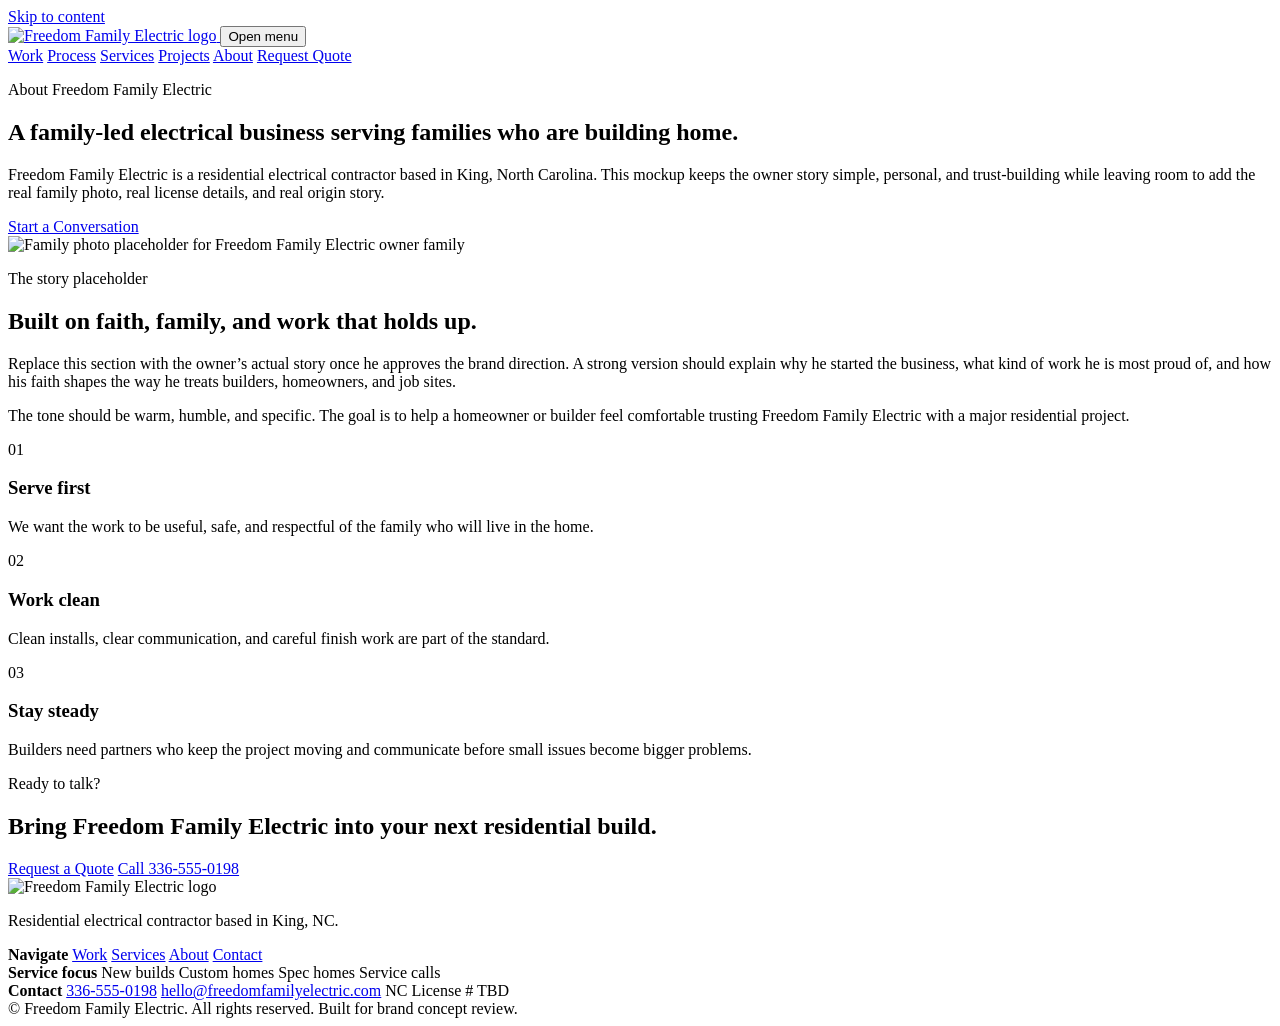
==== about.html @ 03f7607b "Add files via upload" ====
<!doctype html>
<html lang="en">
<head>
  <meta charset="utf-8">
  <meta name="viewport" content="width=device-width, initial-scale=1">
  <title>About Freedom Family Electric | King, NC Electrician</title>
  <meta name="description" content="Meet the family behind Freedom Family Electric, a King, NC electrical contractor serving builders and homeowners with steady, honest residential electrical work.">
  <meta name="theme-color" content="#344236">
  <link rel="icon" href="assets/img/favicon.svg" type="image/svg+xml">
  <link rel="stylesheet" href="assets/css/styles.css">
</head>
<body>
  <a class="skip-link" href="#main">Skip to content</a>

  <header class="site-header" data-header>
    <div class="container header-inner">
      <a class="brand" href="index.html" aria-label="Freedom Family Electric home">
        <img src="assets/img/logo-ffe.svg" alt="Freedom Family Electric logo" width="212" height="58">
      </a>
      <button class="nav-toggle" type="button" aria-expanded="false" aria-controls="site-nav" data-nav-toggle>
        <span class="sr-only">Open menu</span>
        <span></span>
        <span></span>
        <span></span>
      </button>
      <nav class="site-nav" id="site-nav" aria-label="Main navigation" data-nav>
        <a href="index.html#work">Work</a>
        <a href="index.html#process">Process</a>
        <a href="index.html#services">Services</a>
        <a href="index.html#projects">Projects</a>
        <a href="about.html" aria-current="page">About</a>
        <a class="nav-cta" href="index.html#contact">Request Quote</a>
      </nav>
    </div>
  </header>

  <main id="main">
    <section class="page-hero section-pad">
      <div class="container two-col align-center">
        <div class="section-heading reveal">
          <p class="eyebrow">About Freedom Family Electric</p>
          <h1>A family-led electrical business serving families who are building home.</h1>
          <p>Freedom Family Electric is a residential electrical contractor based in King, North Carolina. This mockup keeps the owner story simple, personal, and trust-building while leaving room to add the real family photo, real license details, and real origin story.</p>
          <a class="button primary" href="index.html#contact">Start a Conversation</a>
        </div>
        <div class="about-photo reveal delay-1">
          <img src="assets/img/family-photo-placeholder.svg" alt="Family photo placeholder for Freedom Family Electric owner family" width="720" height="560">
        </div>
      </div>
    </section>

    <section class="section-pad muted">
      <div class="container two-col">
        <div class="section-heading reveal">
          <p class="eyebrow">The story placeholder</p>
          <h2>Built on faith, family, and work that holds up.</h2>
        </div>
        <div class="body-copy reveal delay-1">
          <p>Replace this section with the owner’s actual story once he approves the brand direction. A strong version should explain why he started the business, what kind of work he is most proud of, and how his faith shapes the way he treats builders, homeowners, and job sites.</p>
          <p>The tone should be warm, humble, and specific. The goal is to help a homeowner or builder feel comfortable trusting Freedom Family Electric with a major residential project.</p>
        </div>
      </div>
    </section>

    <section class="section-pad">
      <div class="container values-list">
        <article class="process-step reveal">
          <span>01</span>
          <h3>Serve first</h3>
          <p>We want the work to be useful, safe, and respectful of the family who will live in the home.</p>
        </article>
        <article class="process-step reveal delay-1">
          <span>02</span>
          <h3>Work clean</h3>
          <p>Clean installs, clear communication, and careful finish work are part of the standard.</p>
        </article>
        <article class="process-step reveal delay-2">
          <span>03</span>
          <h3>Stay steady</h3>
          <p>Builders need partners who keep the project moving and communicate before small issues become bigger problems.</p>
        </article>
      </div>
    </section>

    <section class="section-pad contact-cta">
      <div class="container cta-box reveal">
        <p class="eyebrow">Ready to talk?</p>
        <h2>Bring Freedom Family Electric into your next residential build.</h2>
        <div class="hero-actions centered-actions">
          <a class="button primary" href="index.html#contact">Request a Quote</a>
          <a class="button secondary" href="tel:+13365550198">Call 336-555-0198</a>
        </div>
      </div>
    </section>
  </main>

  <footer class="site-footer">
    <div class="container footer-grid">
      <div>
        <img src="assets/img/logo-ffe.svg" alt="Freedom Family Electric logo" width="188" height="52">
        <p>Residential electrical contractor based in King, NC.</p>
      </div>
      <div>
        <strong>Navigate</strong>
        <a href="index.html#work">Work</a>
        <a href="index.html#services">Services</a>
        <a href="about.html">About</a>
        <a href="index.html#contact">Contact</a>
      </div>
      <div>
        <strong>Service focus</strong>
        <span>New builds</span>
        <span>Custom homes</span>
        <span>Spec homes</span>
        <span>Service calls</span>
      </div>
      <div>
        <strong>Contact</strong>
        <a href="tel:+13365550198">336-555-0198</a>
        <a href="mailto:hello@freedomfamilyelectric.com">hello@freedomfamilyelectric.com</a>
        <span>NC License # TBD</span>
      </div>
    </div>
    <div class="container footer-bottom">
      <span>&copy; <span data-year></span> Freedom Family Electric. All rights reserved.</span>
      <span>Built for brand concept review.</span>
    </div>
  </footer>

  <script src="assets/js/main.js"></script>
</body>
</html>
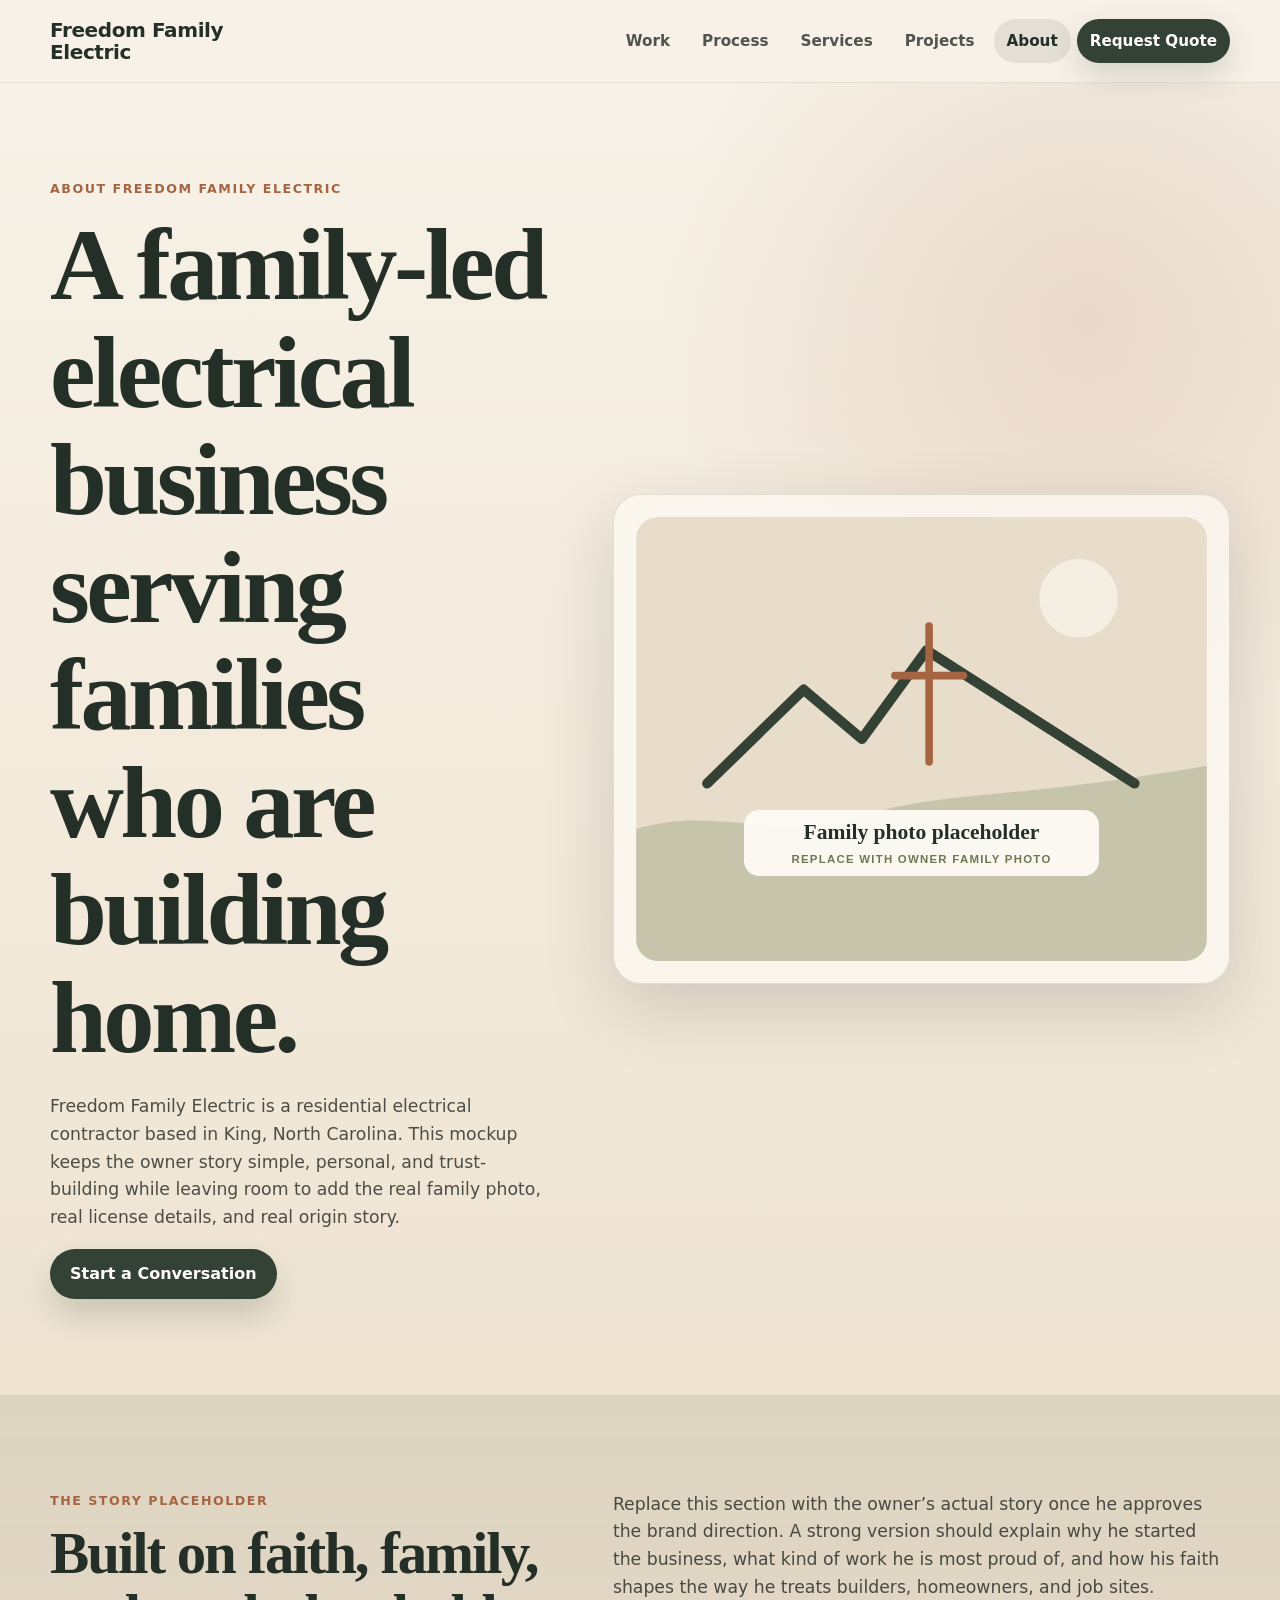
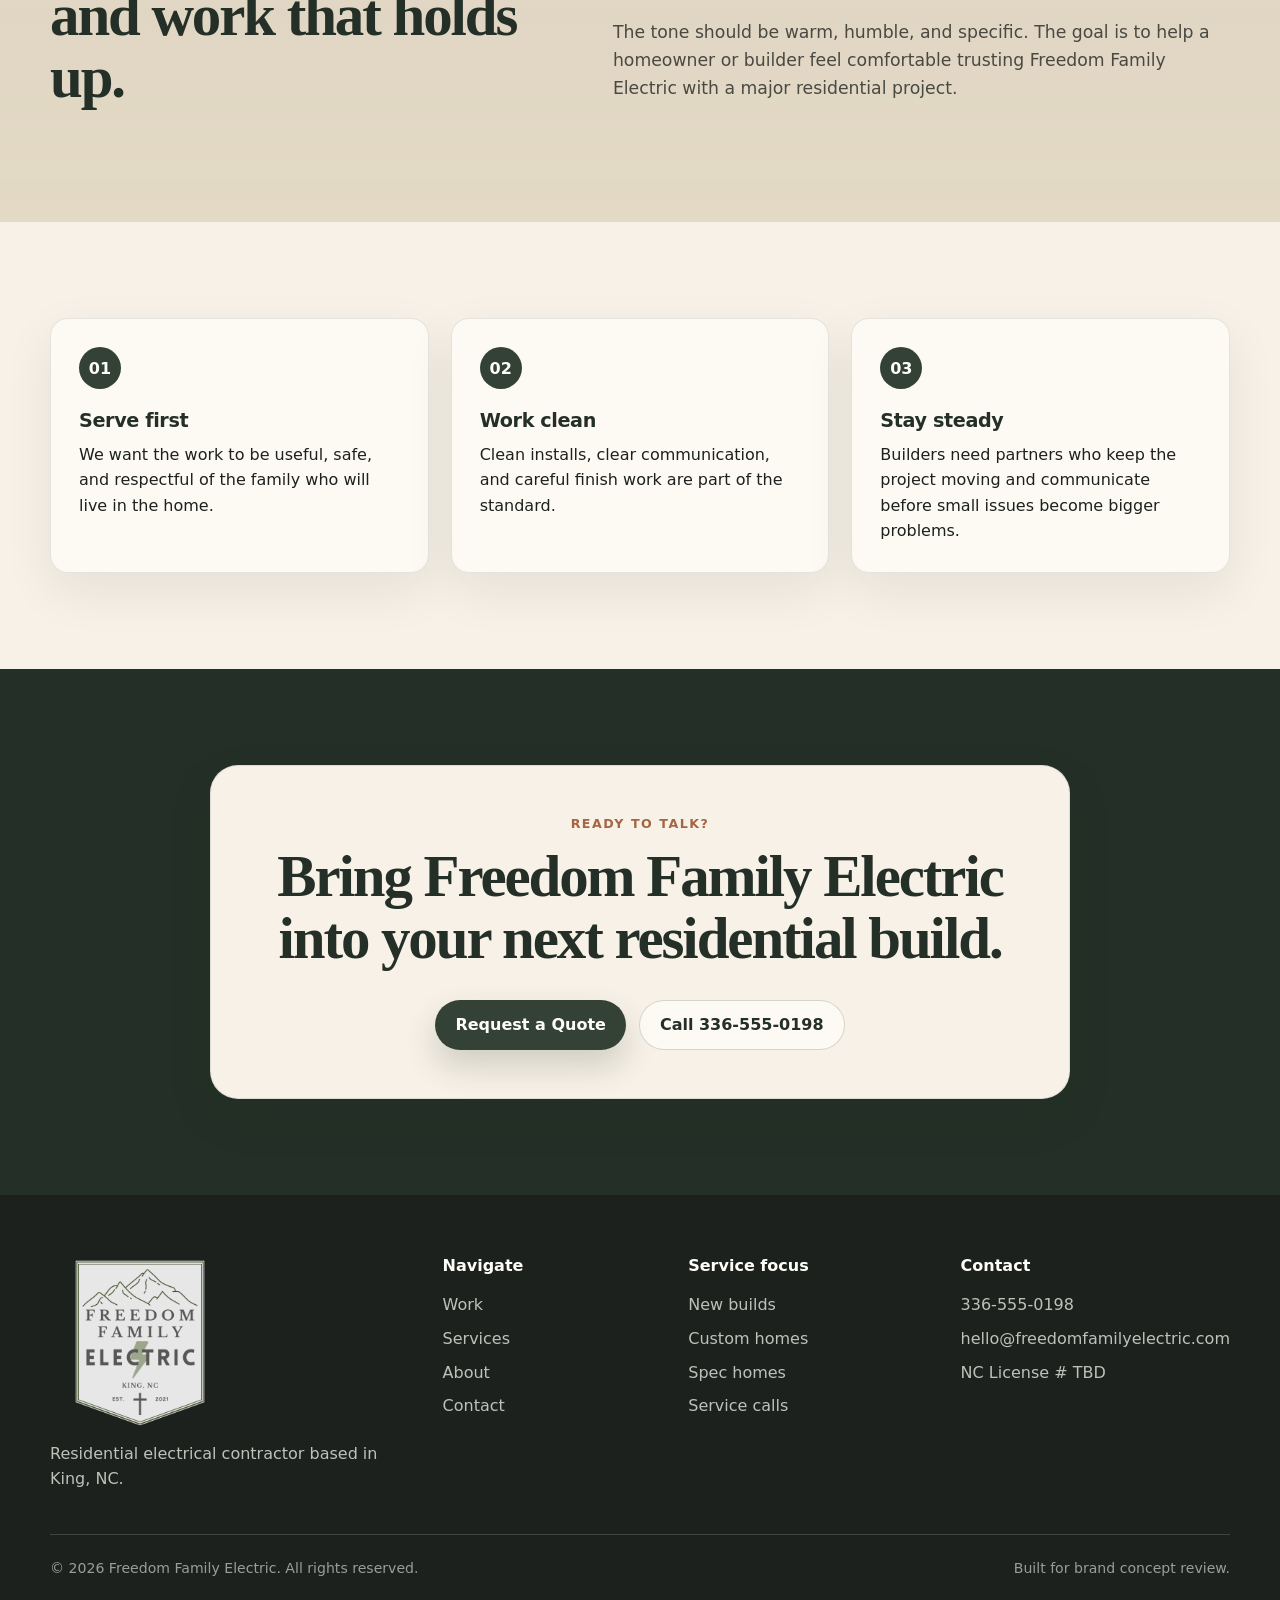
==== commit e5e23451: "Initial site build with brand assets, real project photos, and family section - Single-page homepage" ====
--- a/about.html
+++ b/about.html
@@ -15,7 +15,7 @@
   <header class="site-header" data-header>
     <div class="container header-inner">
       <a class="brand" href="index.html" aria-label="Freedom Family Electric home">
-        <img src="assets/img/logo-ffe.svg" alt="Freedom Family Electric logo" width="212" height="58">
+        <span class="brand-text">Freedom Family Electric</span>
       </a>
       <button class="nav-toggle" type="button" aria-expanded="false" aria-controls="site-nav" data-nav-toggle>
         <span class="sr-only">Open menu</span>
@@ -96,8 +96,8 @@
 
   <footer class="site-footer">
     <div class="container footer-grid">
-      <div>
-        <img src="assets/img/logo-ffe.svg" alt="Freedom Family Electric logo" width="188" height="52">
+      <div class="footer-brand">
+        <img src="assets/img/FFE-Logo-1.png" alt="Freedom Family Electric logo" width="180" height="180">
         <p>Residential electrical contractor based in King, NC.</p>
       </div>
       <div>
--- a/assets/css/styles.css
+++ b/assets/css/styles.css
@@ -0,0 +1,962 @@
+:root {
+  --pine: #344236;
+  --deep-pine: #243027;
+  --moss: #6e7751;
+  --sage: #a8ae91;
+  --clay: #a56543;
+  --sand: #e8ddca;
+  --cream: #f7f1e7;
+  --stone: #c9c0ae;
+  --charcoal: #1d211d;
+  --white: #fffdf8;
+  --shadow: 0 24px 70px rgba(29, 33, 29, 0.16);
+  --radius-lg: 28px;
+  --radius-md: 18px;
+  --radius-sm: 12px;
+  --container: 1180px;
+  --font-body: Inter, ui-sans-serif, system-ui, -apple-system, BlinkMacSystemFont, "Segoe UI", sans-serif;
+  --font-display: Georgia, "Times New Roman", serif;
+}
+
+* {
+  box-sizing: border-box;
+}
+
+html {
+  scroll-behavior: smooth;
+}
+
+body {
+  margin: 0;
+  background: var(--cream);
+  color: var(--charcoal);
+  font-family: var(--font-body);
+  line-height: 1.6;
+  -webkit-font-smoothing: antialiased;
+}
+
+body.nav-open {
+  overflow: hidden;
+}
+
+img,
+svg {
+  display: block;
+  max-width: 100%;
+}
+
+a {
+  color: inherit;
+  text-decoration: none;
+}
+
+p,
+h1,
+h2,
+h3 {
+  margin-top: 0;
+}
+
+p:last-child {
+  margin-bottom: 0;
+}
+
+button,
+input,
+textarea,
+select {
+  font: inherit;
+}
+
+.container {
+  width: min(var(--container), calc(100% - 40px));
+  margin-inline: auto;
+}
+
+.section-pad {
+  padding: 96px 0;
+}
+
+.skip-link {
+  position: absolute;
+  left: 20px;
+  top: -60px;
+  z-index: 1000;
+  background: var(--charcoal);
+  color: var(--white);
+  padding: 10px 14px;
+  border-radius: 10px;
+}
+
+.skip-link:focus {
+  top: 20px;
+}
+
+.sr-only {
+  position: absolute;
+  width: 1px;
+  height: 1px;
+  padding: 0;
+  margin: -1px;
+  overflow: hidden;
+  clip: rect(0, 0, 0, 0);
+  white-space: nowrap;
+  border: 0;
+}
+
+.site-header {
+  position: sticky;
+  top: 0;
+  z-index: 100;
+  background: rgba(247, 241, 231, 0.88);
+  border-bottom: 1px solid rgba(52, 66, 54, 0.1);
+  backdrop-filter: blur(18px);
+  transition: box-shadow 180ms ease, background 180ms ease;
+}
+
+.site-header.is-scrolled {
+  background: rgba(247, 241, 231, 0.96);
+  box-shadow: 0 10px 30px rgba(29, 33, 29, 0.08);
+}
+
+.header-inner {
+  min-height: 82px;
+  display: flex;
+  align-items: center;
+  justify-content: space-between;
+  gap: 32px;
+}
+
+.brand {
+  flex: 0 0 auto;
+  display: inline-flex;
+  align-items: center;
+  gap: 14px;
+}
+
+.brand-text {
+  display: grid;
+  max-width: 180px;
+  color: var(--deep-pine);
+  font-size: 1.25rem;
+  font-weight: 800;
+  line-height: 1.1;
+  letter-spacing: -0.02em;
+}
+
+.site-nav {
+  display: flex;
+  align-items: center;
+  gap: 6px;
+}
+
+.site-nav a {
+  padding: 10px 13px;
+  border-radius: 999px;
+  color: rgba(29, 33, 29, 0.76);
+  font-size: 0.95rem;
+  font-weight: 650;
+}
+
+.site-nav a:hover,
+.site-nav a:focus-visible,
+.site-nav a[aria-current="page"] {
+  background: rgba(52, 66, 54, 0.1);
+  color: var(--deep-pine);
+  outline: none;
+}
+
+.site-nav .nav-cta {
+  background: var(--pine);
+  color: var(--white);
+  box-shadow: 0 12px 30px rgba(52, 66, 54, 0.18);
+}
+
+.site-nav .nav-cta:hover,
+.site-nav .nav-cta:focus-visible {
+  background: var(--deep-pine);
+  color: var(--white);
+}
+
+.nav-toggle {
+  display: none;
+  width: 46px;
+  height: 46px;
+  border: 1px solid rgba(52, 66, 54, 0.22);
+  background: rgba(255, 253, 248, 0.78);
+  border-radius: 14px;
+  padding: 11px;
+  cursor: pointer;
+}
+
+.nav-toggle span:not(.sr-only) {
+  display: block;
+  height: 2px;
+  background: var(--pine);
+  margin: 5px 0;
+  border-radius: 2px;
+}
+
+.hero {
+  position: relative;
+  overflow: hidden;
+  background:
+    radial-gradient(circle at 12% 18%, rgba(168, 174, 145, 0.36), transparent 26%),
+    radial-gradient(circle at 88% 12%, rgba(165, 101, 67, 0.16), transparent 28%),
+    linear-gradient(180deg, var(--cream) 0%, #efe4d2 100%);
+}
+
+.hero::before {
+  content: "";
+  position: absolute;
+  inset: auto 0 0 0;
+  height: 130px;
+  background: linear-gradient(0deg, rgba(52, 66, 54, 0.08), transparent);
+  pointer-events: none;
+}
+
+.hero-grid {
+  display: grid;
+  grid-template-columns: 1fr 0.85fr;
+  gap: 56px;
+  align-items: center;
+  min-height: calc(100svh - 170px);
+}
+
+.hero-logo {
+  display: flex;
+  align-items: flex-start;
+  justify-content: flex-end;
+  padding-top: 0;
+  margin-top: -40px;
+}
+
+.hero-logo img {
+  width: min(100%, 440px);
+  height: auto;
+}
+
+.eyebrow {
+  margin-bottom: 12px;
+  color: var(--clay);
+  font-size: 0.79rem;
+  font-weight: 800;
+  letter-spacing: 0.12em;
+  text-transform: uppercase;
+}
+
+h1,
+h2,
+h3 {
+  color: var(--deep-pine);
+  line-height: 1.05;
+}
+
+h1,
+h2 {
+  font-family: var(--font-display);
+  font-weight: 700;
+  letter-spacing: -0.035em;
+}
+
+h1 {
+  max-width: 720px;
+  margin-bottom: 22px;
+  font-size: clamp(3.4rem, 8vw, 6.9rem);
+}
+
+h2 {
+  margin-bottom: 18px;
+  font-size: clamp(2.4rem, 4.6vw, 4.6rem);
+}
+
+h3 {
+  margin-bottom: 10px;
+  font-size: 1.2rem;
+  letter-spacing: -0.02em;
+}
+
+.hero-lede,
+.section-heading > p:not(.eyebrow),
+.body-copy p,
+.contact-copy > p,
+.cta-box p:not(.eyebrow) {
+  color: rgba(29, 33, 29, 0.78);
+  font-size: 1.08rem;
+}
+
+.hero-actions {
+  display: flex;
+  flex-wrap: wrap;
+  gap: 13px;
+  margin-top: 30px;
+}
+
+.centered-actions {
+  justify-content: center;
+}
+
+.button {
+  display: inline-flex;
+  align-items: center;
+  justify-content: center;
+  min-height: 50px;
+  padding: 13px 20px;
+  border: 0;
+  border-radius: 999px;
+  cursor: pointer;
+  font-weight: 800;
+  line-height: 1.1;
+  transition: transform 160ms ease, box-shadow 160ms ease, background 160ms ease;
+}
+
+.button:hover,
+.button:focus-visible {
+  transform: translateY(-2px);
+  outline: none;
+}
+
+.button.primary {
+  background: var(--pine);
+  color: var(--white);
+  box-shadow: 0 16px 32px rgba(52, 66, 54, 0.2);
+}
+
+.button.primary:hover,
+.button.primary:focus-visible {
+  background: var(--deep-pine);
+}
+
+.button.secondary {
+  background: rgba(255, 253, 248, 0.72);
+  color: var(--deep-pine);
+  border: 1px solid rgba(52, 66, 54, 0.2);
+}
+
+.trust-row {
+  display: flex;
+  flex-wrap: wrap;
+  gap: 10px;
+  margin: 28px 0 0;
+  padding: 0;
+  list-style: none;
+}
+
+.trust-row li {
+  padding: 8px 12px;
+  border: 1px solid rgba(52, 66, 54, 0.16);
+  border-radius: 999px;
+  background: rgba(255, 253, 248, 0.64);
+  color: rgba(29, 33, 29, 0.74);
+  font-size: 0.9rem;
+  font-weight: 700;
+}
+
+.hero-visual {
+  position: relative;
+  padding: 22px;
+  border: 1px solid rgba(52, 66, 54, 0.14);
+  border-radius: var(--radius-lg);
+  background: rgba(255, 253, 248, 0.46);
+  box-shadow: var(--shadow);
+}
+
+.hero-visual img {
+  width: 100%;
+  height: auto;
+  border-radius: 22px;
+  object-fit: cover;
+}
+
+.hero-card {
+  position: absolute;
+  right: 22px;
+  bottom: 22px;
+  max-width: 460px;
+  padding: 8px 18px;
+  border: 1px solid rgba(52, 66, 54, 0.12);
+  border-radius: 10px;
+  background: rgba(255, 253, 248, 0.76);
+  backdrop-filter: blur(12px);
+  box-shadow: 0 16px 40px rgba(29, 33, 29, 0.12);
+}
+
+.hero-card .card-kicker {
+  margin-bottom: 2px;
+}
+
+.hero-card strong {
+  font-size: 0.88rem;
+  margin-bottom: 2px;
+}
+
+.hero-card p {
+  font-size: 0.75rem;
+  line-height: 1.25;
+  margin-bottom: 0;
+}
+
+.hero-logo-card {
+  display: flex;
+  align-items: center;
+  justify-content: center;
+  max-width: 200px;
+  padding: 14px;
+  border-radius: 18px;
+}
+
+.hero-logo-card img {
+  width: 160px;
+  height: auto;
+  border-radius: 12px;
+}
+
+.hero-card strong {
+  display: block;
+  margin-bottom: 6px;
+  color: var(--deep-pine);
+  font-size: 1.05rem;
+}
+
+.card-kicker {
+  margin-bottom: 8px;
+  color: var(--clay);
+  font-size: 0.76rem;
+  font-weight: 850;
+  letter-spacing: 0.1em;
+  text-transform: uppercase;
+}
+
+.intro-band {
+  background: var(--deep-pine);
+  color: var(--white);
+}
+
+.intro-grid {
+  display: grid;
+  grid-template-columns: 0.85fr 1.15fr;
+  gap: 40px;
+  padding: 28px 0;
+  align-items: center;
+}
+
+.intro-grid p:first-child {
+  font-family: var(--font-display);
+  font-size: clamp(1.35rem, 2.2vw, 2.1rem);
+  line-height: 1.18;
+}
+
+.intro-grid p:last-child {
+  color: rgba(255, 253, 248, 0.78);
+}
+
+.two-col {
+  display: grid;
+  grid-template-columns: 0.9fr 1.1fr;
+  gap: 58px;
+}
+
+.align-center {
+  align-items: center;
+}
+
+.section-heading {
+  max-width: 720px;
+}
+
+.section-heading.centered {
+  margin-inline: auto;
+  text-align: center;
+}
+
+.body-copy p + p {
+  margin-top: 18px;
+}
+
+.cards-grid {
+  display: grid;
+  grid-template-columns: repeat(3, 1fr);
+  gap: 22px;
+}
+
+.work-cards {
+  margin-top: 48px;
+}
+
+.feature-card,
+.project-card,
+.process-step,
+.contact-form,
+.cta-box {
+  border: 1px solid rgba(52, 66, 54, 0.12);
+  background: rgba(255, 253, 248, 0.74);
+  box-shadow: 0 18px 50px rgba(29, 33, 29, 0.08);
+}
+
+.feature-card {
+  overflow: hidden;
+  border-radius: var(--radius-lg);
+}
+
+.feature-card > div {
+  padding: 24px;
+}
+
+.feature-card img {
+  width: 100%;
+  height: auto;
+  background: #efe4d2;
+}
+
+.muted {
+  background:
+    linear-gradient(180deg, rgba(52, 66, 54, 0.06), rgba(168, 174, 145, 0.08)),
+    var(--sand);
+}
+
+.process-grid {
+  display: grid;
+  grid-template-columns: repeat(4, 1fr);
+  gap: 18px;
+  margin-top: 46px;
+}
+
+.process-step {
+  padding: 28px;
+  border-radius: var(--radius-md);
+}
+
+.process-step span {
+  display: inline-flex;
+  align-items: center;
+  justify-content: center;
+  width: 42px;
+  height: 42px;
+  margin-bottom: 22px;
+  border-radius: 50%;
+  background: var(--pine);
+  color: var(--white);
+  font-weight: 850;
+}
+
+.split-panel {
+  display: grid;
+  grid-template-columns: 0.9fr 1.1fr;
+  gap: 54px;
+  padding: 48px;
+  border-radius: var(--radius-lg);
+  background: var(--deep-pine);
+  color: var(--white);
+  box-shadow: var(--shadow);
+}
+
+.split-panel h2,
+.split-panel h3 {
+  color: var(--white);
+}
+
+.split-panel .section-heading p:not(.eyebrow),
+.split-panel .service-list p {
+  color: rgba(255, 253, 248, 0.74);
+}
+
+.service-list {
+  display: grid;
+  gap: 18px;
+}
+
+.service-list div {
+  padding: 20px;
+  border: 1px solid rgba(255, 253, 248, 0.14);
+  border-radius: 18px;
+  background: rgba(255, 253, 248, 0.06);
+}
+
+.project-section {
+  background: linear-gradient(180deg, var(--cream), #efe3d1);
+}
+
+.project-grid {
+  display: grid;
+  grid-template-columns: repeat(3, 1fr);
+  gap: 22px;
+  margin-top: 48px;
+}
+
+.project-card {
+  overflow: hidden;
+  padding: 0 0 24px;
+  border-radius: var(--radius-lg);
+}
+
+.project-card h3,
+.project-card p {
+  padding-inline: 24px;
+}
+
+.project-card p {
+  color: rgba(29, 33, 29, 0.72);
+}
+
+.project-visual {
+  width: 100%;
+  height: auto;
+  aspect-ratio: 1400 / 800;
+  margin-bottom: 24px;
+  border-radius: 0;
+  object-fit: cover;
+}
+
+.values-mark {
+  padding: 34px;
+  border-radius: var(--radius-lg);
+  background: rgba(255, 253, 248, 0.64);
+  box-shadow: 0 18px 55px rgba(29, 33, 29, 0.08);
+}
+
+.text-link {
+  display: inline-flex;
+  margin-top: 22px;
+  color: var(--deep-pine);
+  font-weight: 850;
+  text-decoration: underline;
+  text-decoration-color: rgba(165, 101, 67, 0.45);
+  text-decoration-thickness: 3px;
+  text-underline-offset: 6px;
+}
+
+.contact-section {
+  background:
+    radial-gradient(circle at 12% 16%, rgba(168, 174, 145, 0.32), transparent 28%),
+    var(--cream);
+}
+
+.contact-grid {
+  display: grid;
+  grid-template-columns: 0.85fr 1.15fr;
+  gap: 52px;
+  align-items: start;
+}
+
+.contact-methods {
+  display: grid;
+  gap: 10px;
+  margin-top: 26px;
+}
+
+.contact-methods a,
+.contact-methods span {
+  display: inline-flex;
+  width: fit-content;
+  padding: 9px 12px;
+  border-radius: 999px;
+  background: rgba(52, 66, 54, 0.08);
+  color: var(--deep-pine);
+  font-weight: 760;
+}
+
+.contact-form {
+  display: grid;
+  grid-template-columns: repeat(2, 1fr);
+  gap: 18px;
+  padding: 30px;
+  border-radius: var(--radius-lg);
+}
+
+.contact-form label {
+  display: grid;
+  gap: 8px;
+  color: var(--deep-pine);
+  font-size: 0.9rem;
+  font-weight: 800;
+}
+
+.contact-form input,
+.contact-form textarea,
+.contact-form select {
+  width: 100%;
+  border: 1px solid rgba(52, 66, 54, 0.18);
+  border-radius: 14px;
+  background: var(--white);
+  color: var(--charcoal);
+  padding: 13px 14px;
+}
+
+.contact-form input:focus,
+.contact-form textarea:focus,
+.contact-form select:focus {
+  outline: 3px solid rgba(165, 101, 67, 0.22);
+  border-color: rgba(165, 101, 67, 0.7);
+}
+
+.full {
+  grid-column: 1 / -1;
+}
+
+.form-note {
+  grid-column: 1 / -1;
+  color: rgba(29, 33, 29, 0.58);
+  font-size: 0.86rem;
+}
+
+.page-hero {
+  background:
+    radial-gradient(circle at 85% 18%, rgba(165, 101, 67, 0.16), transparent 28%),
+    linear-gradient(180deg, var(--cream), #efe4d2);
+}
+
+.about-photo {
+  padding: 22px;
+  border: 1px solid rgba(52, 66, 54, 0.14);
+  border-radius: var(--radius-lg);
+  background: rgba(255, 253, 248, 0.62);
+  box-shadow: var(--shadow);
+}
+
+.about-photo img {
+  width: 100%;
+  height: auto;
+  border-radius: 22px;
+  object-fit: cover;
+}
+
+.values-list {
+  display: grid;
+  grid-template-columns: repeat(3, 1fr);
+  gap: 22px;
+}
+
+.contact-cta {
+  background: var(--deep-pine);
+}
+
+.cta-box {
+  max-width: 860px;
+  margin-inline: auto;
+  padding: 48px;
+  border-radius: var(--radius-lg);
+  text-align: center;
+  background: var(--cream);
+}
+
+.site-footer {
+  background: var(--charcoal);
+  color: var(--white);
+  padding: 58px 0 26px;
+}
+
+.footer-grid {
+  display: grid;
+  grid-template-columns: 1.35fr 0.8fr 0.9fr 1fr;
+  gap: 32px;
+}
+
+.footer-grid p,
+.footer-grid a,
+.footer-grid span {
+  color: rgba(255, 253, 248, 0.72);
+}
+
+.footer-grid div {
+  display: grid;
+  align-content: start;
+  gap: 8px;
+}
+
+.footer-brand img {
+  width: 180px;
+  height: auto;
+  border-radius: 18px;
+}
+
+.footer-grid strong {
+  margin-bottom: 6px;
+  color: var(--white);
+}
+
+.footer-grid a:hover,
+.footer-grid a:focus-visible {
+  color: var(--white);
+  text-decoration: underline;
+  text-underline-offset: 4px;
+  outline: none;
+}
+
+.footer-bottom {
+  display: flex;
+  justify-content: space-between;
+  gap: 18px;
+  margin-top: 42px;
+  padding-top: 22px;
+  border-top: 1px solid rgba(255, 253, 248, 0.16);
+  color: rgba(255, 253, 248, 0.56);
+  font-size: 0.88rem;
+}
+
+.reveal {
+  opacity: 0;
+  transform: translateY(18px);
+  transition: opacity 600ms ease, transform 600ms ease;
+}
+
+.reveal.is-visible {
+  opacity: 1;
+  transform: translateY(0);
+}
+
+.delay-1 {
+  transition-delay: 90ms;
+}
+
+.delay-2 {
+  transition-delay: 180ms;
+}
+
+.delay-3 {
+  transition-delay: 270ms;
+}
+
+@media (prefers-reduced-motion: reduce) {
+  *,
+  *::before,
+  *::after {
+    scroll-behavior: auto !important;
+    transition: none !important;
+    animation: none !important;
+  }
+
+  .reveal {
+    opacity: 1;
+    transform: none;
+  }
+}
+
+@media (max-width: 980px) {
+  .section-pad {
+    padding: 74px 0;
+  }
+
+  .hero-grid,
+  .two-col,
+  .split-panel,
+  .contact-grid,
+  .intro-grid {
+    grid-template-columns: 1fr;
+  }
+
+  .hero-grid {
+    min-height: auto;
+  }
+
+  .cards-grid,
+  .project-grid,
+  .process-grid,
+  .values-list,
+  .footer-grid {
+    grid-template-columns: repeat(2, 1fr);
+  }
+
+  .split-panel {
+    padding: 34px;
+  }
+
+  .nav-toggle {
+    display: block;
+  }
+
+  .site-nav {
+    position: fixed;
+    inset: 82px 20px auto 20px;
+    display: none;
+    flex-direction: column;
+    align-items: stretch;
+    padding: 18px;
+    border: 1px solid rgba(52, 66, 54, 0.14);
+    border-radius: 22px;
+    background: rgba(255, 253, 248, 0.98);
+    box-shadow: var(--shadow);
+  }
+
+  .site-nav.is-open {
+    display: flex;
+  }
+
+  .site-nav a {
+    padding: 14px 16px;
+  }
+}
+
+@media (max-width: 680px) {
+  .container {
+    width: min(100% - 28px, var(--container));
+  }
+
+  .section-pad {
+    padding: 60px 0;
+  }
+
+  .header-inner {
+    min-height: 74px;
+  }
+
+  .brand {
+    gap: 10px;
+  }
+
+  .brand img {
+    width: auto;
+    height: 58px;
+  }
+
+  .brand-text {
+    font-size: 1.05rem;
+    max-width: 150px;
+  }
+
+  .site-nav {
+    inset: 74px 14px auto 14px;
+  }
+
+  h1 {
+    font-size: clamp(3rem, 14vw, 4.1rem);
+  }
+
+  h2 {
+    font-size: clamp(2.2rem, 10vw, 3.2rem);
+  }
+
+  .hero-actions,
+  .footer-bottom {
+    flex-direction: column;
+  }
+
+  .button {
+    width: 100%;
+  }
+
+  .hero-visual {
+    padding: 12px;
+  }
+
+  .hero-card {
+    position: static;
+    max-width: none;
+    margin-top: 12px;
+    border-radius: 18px;
+  }
+
+  .cards-grid,
+  .project-grid,
+  .process-grid,
+  .values-list,
+  .footer-grid,
+  .contact-form {
+    grid-template-columns: 1fr;
+  }
+
+  .split-panel,
+  .cta-box,
+  .contact-form {
+    padding: 24px;
+  }
+}
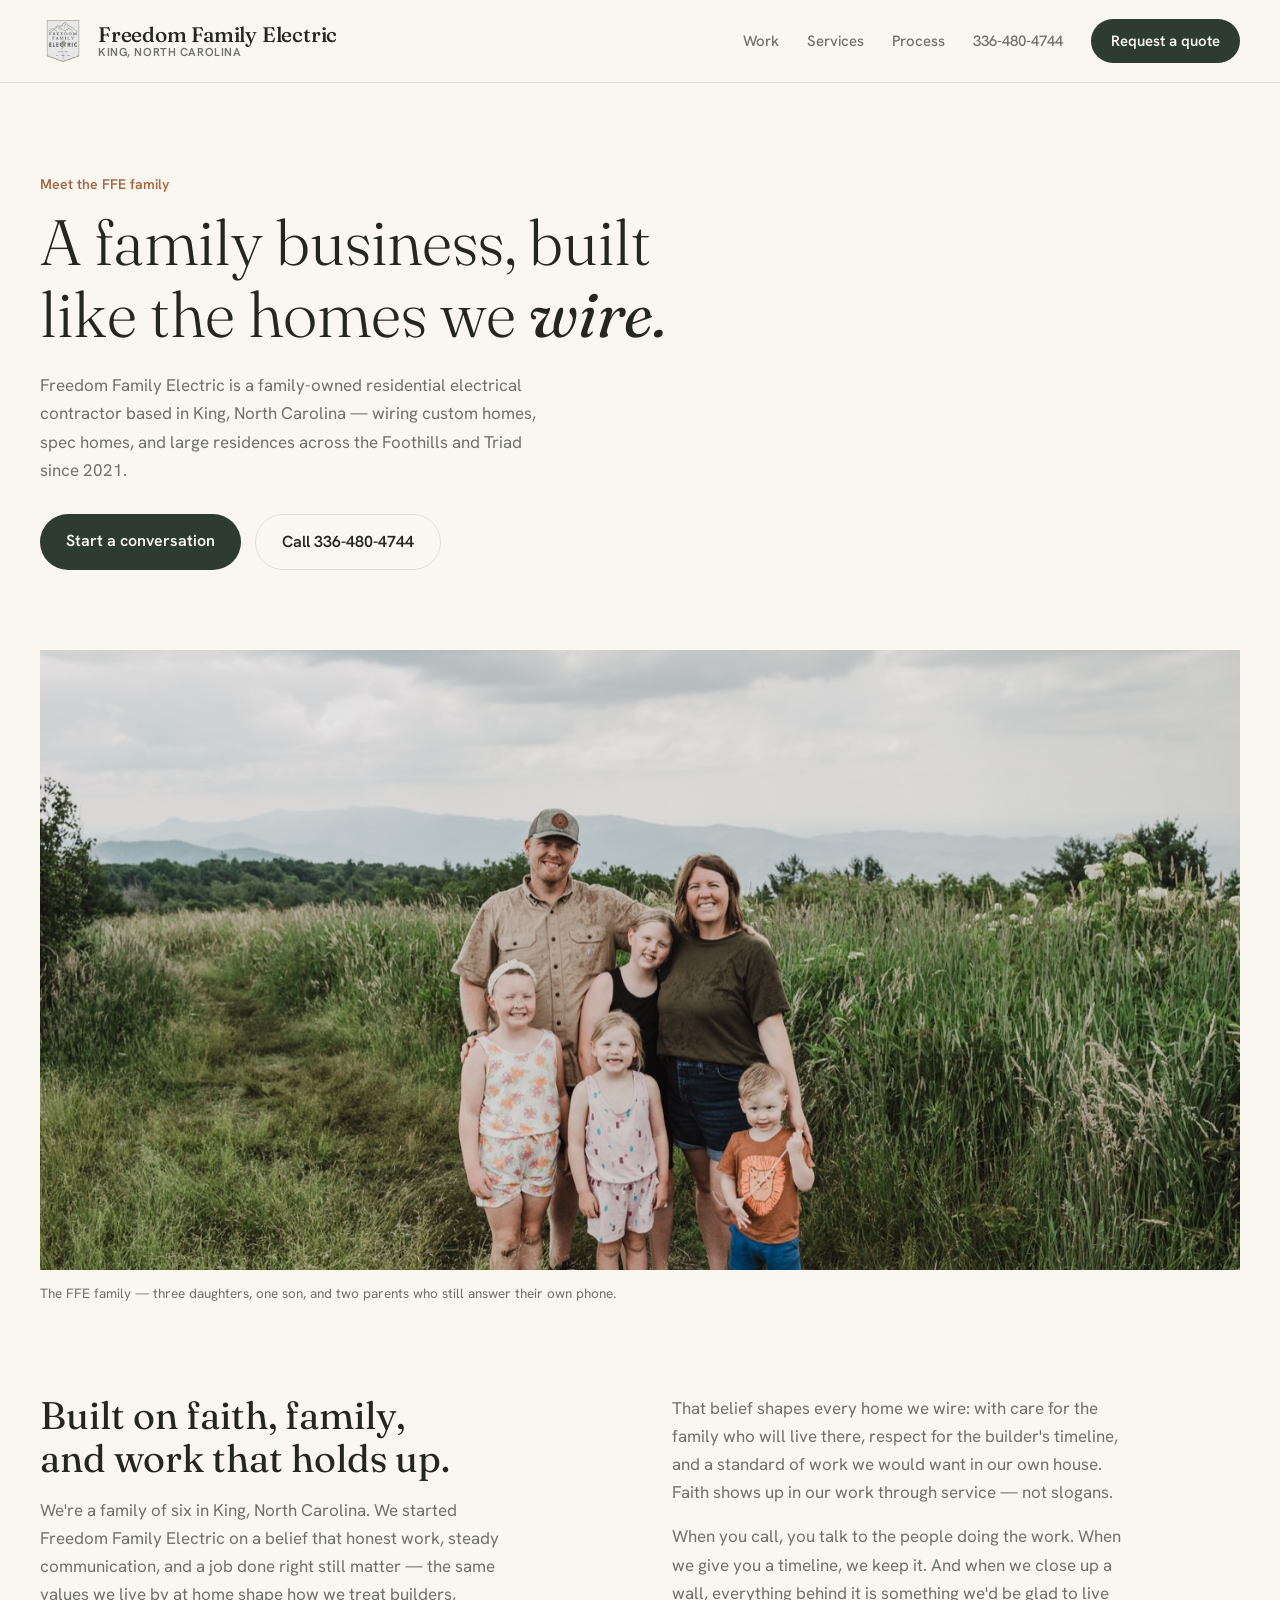
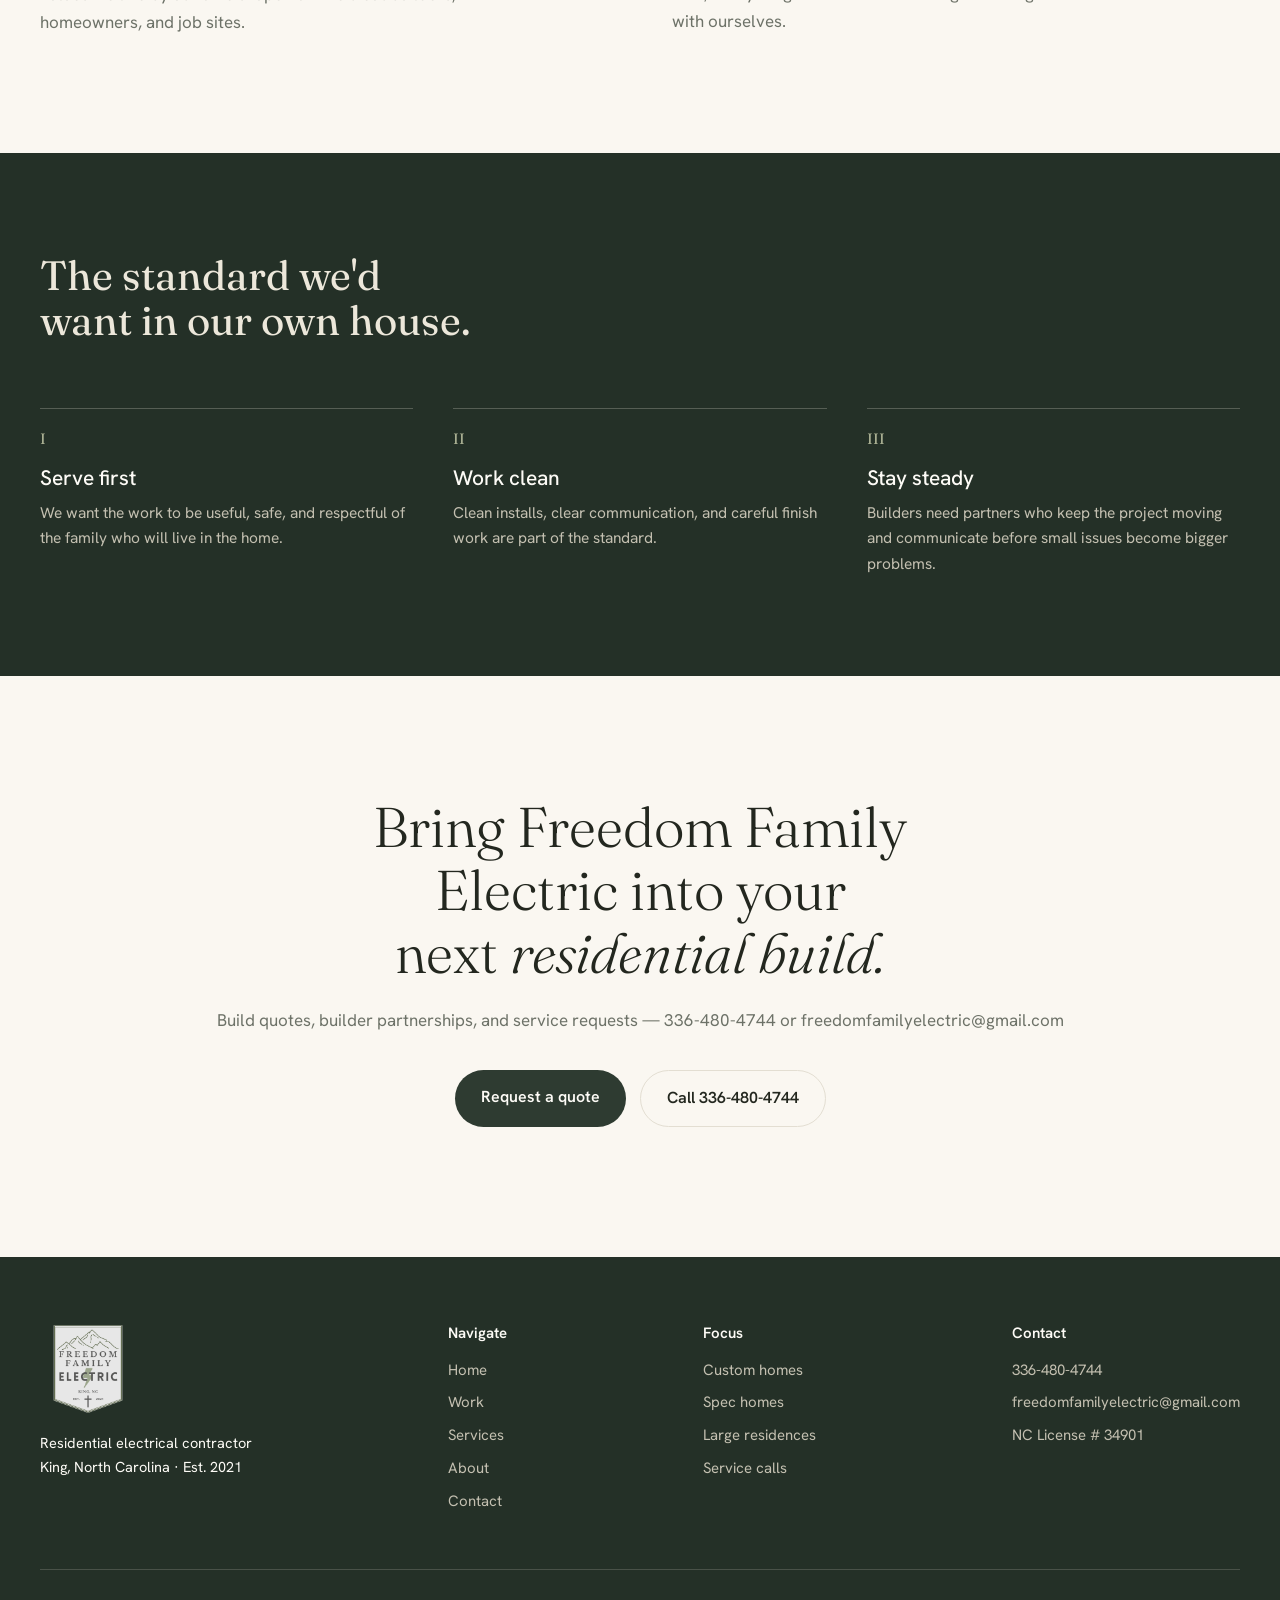
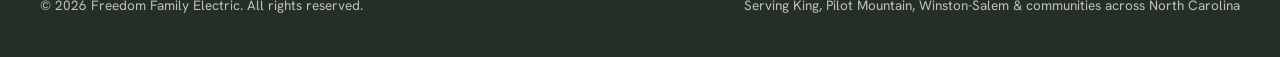
==== commit 8c958c13: "Rebuild About page in Timber & Light; fix robots and sitemap Co-Authored-By: Claude Code <noreply@an" ====
--- a/about.html
+++ b/about.html
@@ -5,128 +5,275 @@
   <meta name="viewport" content="width=device-width, initial-scale=1">
   <title>About Freedom Family Electric | King, NC Electrician</title>
   <meta name="description" content="Meet the family behind Freedom Family Electric, a King, NC electrical contractor serving builders and homeowners with steady, honest residential electrical work.">
-  <meta name="theme-color" content="#344236">
+  <meta name="theme-color" content="#243027">
   <link rel="icon" href="assets/img/favicon.svg" type="image/svg+xml">
-  <link rel="stylesheet" href="assets/css/styles.css">
+  <link rel="preconnect" href="https://fonts.googleapis.com">
+  <link rel="preconnect" href="https://fonts.gstatic.com" crossorigin>
+  <link rel="stylesheet" href="https://fonts.googleapis.com/css2?family=Fraunces:opsz,wght@9..144,300;9..144,400;9..144,500;9..144,600&family=Hanken+Grotesk:wght@400;500;600&display=swap">
+  <link rel="preload" as="image" href="assets/img/ffe-family.jpg">
+
+  <!-- Google tag (gtag.js) -->
+  <script async src="https://www.googletagmanager.com/gtag/js?id=G-WE2LG0CRR3"></script>
+  <script>
+    window.dataLayer = window.dataLayer || [];
+    function gtag(){dataLayer.push(arguments);}
+    gtag('js', new Date());
+
+    gtag('config', 'G-WE2LG0CRR3');
+  </script>
+
+  <style>
+    :root {
+      --bone: #faf7f1;
+      --ink: #23271f;
+      --pine: #2e3b31;
+      --pine-deep: #243027;
+      --clay: #a56543;
+      --mist: #6d7268;
+      --hairline: #e3ded2;
+      --font-display: "Fraunces", Georgia, serif;
+      --font-body: "Hanken Grotesk", system-ui, sans-serif;
+    }
+    * { box-sizing: border-box; margin: 0; }
+    body {
+      background: var(--bone);
+      color: var(--ink);
+      font-family: var(--font-body);
+      font-size: 17px;
+      line-height: 1.65;
+    }
+    img { display: block; max-width: 100%; }
+    a { color: inherit; text-decoration: none; }
+    h1, h2, h3 { font-family: var(--font-display); font-weight: 400; line-height: 1.12; text-wrap: balance; }
+    .wrap { width: min(1200px, calc(100% - 48px)); margin-inline: auto; }
+    .skip-link {
+      position: absolute; left: 16px; top: -48px; z-index: 100;
+      background: var(--pine-deep); color: var(--bone);
+      padding: 10px 18px; border-radius: 999px; font-weight: 600; font-size: 15px;
+      transition: top .2s ease;
+    }
+    .skip-link:focus { top: 12px; }
+
+    /* header */
+    header {
+      position: sticky; top: 0; z-index: 40;
+      background: color-mix(in srgb, var(--bone) 90%, transparent);
+      backdrop-filter: blur(14px);
+      border-bottom: 1px solid var(--hairline);
+    }
+    .header-row {
+      display: flex; align-items: center; justify-content: space-between;
+      padding: 18px 0;
+    }
+    .brand-lock { display: flex; align-items: center; gap: 12px; }
+    .brand-lock img { width: 46px; height: 46px; object-fit: contain; }
+    .wordmark { font-family: var(--font-display); font-size: 21px; font-weight: 500; letter-spacing: -.01em; line-height: 1.1; }
+    .wordmark small { display: block; font-family: var(--font-body); font-size: 11.5px; font-weight: 600; letter-spacing: .05em; color: var(--mist); }
+    nav { display: flex; gap: 28px; align-items: center; font-size: 15px; font-weight: 500; }
+    nav a.quiet { color: var(--mist); }
+    nav a.quiet:hover { color: var(--ink); }
+    nav a[aria-current="page"] { color: var(--ink); }
+    .cta-pill {
+      background: var(--pine); color: var(--bone);
+      padding: 10px 20px; border-radius: 999px; font-weight: 600;
+      transition: background .2s ease;
+    }
+    .cta-pill:hover { background: var(--pine-deep); }
+
+    /* statement */
+    .statement { padding: 90px 0 80px; }
+    .statement .num { font-size: 14px; font-weight: 600; color: var(--clay); margin-bottom: 10px; }
+    .statement h1 { font-size: clamp(36px, 5vw, 64px); font-weight: 300; max-width: 20ch; margin-bottom: 22px; }
+    .statement h1 em { font-style: italic; font-weight: 400; }
+    .statement .lede { color: var(--mist); max-width: 52ch; margin-bottom: 30px; }
+    .hero-actions { display: flex; gap: 14px; flex-wrap: wrap; }
+    .btn {
+      display: inline-block; padding: 14px 26px; border-radius: 999px;
+      font-weight: 600; font-size: 16px; transition: background .2s ease, color .2s ease;
+    }
+    .btn-pine { background: var(--pine); color: #fdfbf6; }
+    .btn-pine:hover { background: var(--pine-deep); }
+    .btn-ghost { border: 1px solid var(--hairline); color: var(--ink); }
+    .btn-ghost:hover { border-color: var(--pine); color: var(--pine); }
+
+    /* family photo band */
+    .family-band { padding: 0 0 90px; }
+    .family-band figure { position: relative; }
+    .family-band img { width: 100%; height: min(620px, 78vh); object-fit: cover; object-position: 45% 30%; }
+    .family-band figcaption {
+      margin-top: 12px; font-size: 13.5px; color: var(--mist);
+    }
+
+    /* story */
+    .story { padding: 0 0 100px; }
+    .story-grid { display: grid; grid-template-columns: 1fr 1fr; gap: clamp(32px, 5vw, 80px); align-items: start; }
+    .story h2 { font-size: clamp(28px, 3vw, 40px); margin-bottom: 16px; }
+    .story p { color: var(--mist); max-width: 46ch; margin-bottom: 16px; }
+
+    /* values band */
+    .values { background: var(--pine-deep); color: #ece7da; padding: 100px 0; }
+    .values h2 { font-size: clamp(28px, 3.2vw, 42px); max-width: 24ch; margin-bottom: 64px; }
+    .values-grid { display: grid; grid-template-columns: repeat(3, 1fr); gap: 40px; }
+    .step h3 { font-size: 21px; font-weight: 500; margin: 0 0 10px; color: #fdfbf6; font-family: var(--font-body); }
+    .step p { font-size: 15.5px; color: #c4c0b1; }
+    .step .n {
+      font-family: var(--font-display); font-size: 15px; color: #a8ae91;
+      display: block; border-top: 1px solid rgba(236, 231, 218, .25); padding-top: 18px; margin-bottom: 14px;
+    }
+
+    /* cta */
+    .cta-band { padding: 120px 0 130px; text-align: center; }
+    .cta-band h2 { font-size: clamp(32px, 4.4vw, 56px); font-weight: 300; max-width: 20ch; margin: 0 auto 22px; }
+    .cta-band h2 em { font-style: italic; }
+    .cta-band p { color: var(--mist); margin-bottom: 36px; }
+    .cta-band .hero-actions { justify-content: center; }
+
+    footer { background: var(--pine-deep); color: #c4c0b1; padding: 64px 0 40px; font-size: 15px; }
+    .foot-grid { display: flex; justify-content: space-between; gap: 40px; flex-wrap: wrap; margin-bottom: 56px; }
+    .foot-brand { font-family: var(--font-display); font-size: 22px; color: #fdfbf6; }
+    .foot-brand img { width: 96px; height: 96px; margin-bottom: 14px; }
+    .foot-brand p { font-size: 14.5px; font-family: var(--font-body); }
+    .foot-col { display: grid; gap: 8px; align-content: start; }
+    .foot-col strong { color: #fdfbf6; font-weight: 600; margin-bottom: 4px; }
+    .foot-col a:hover { color: #fdfbf6; }
+    .foot-bottom { border-top: 1px solid rgba(236, 231, 218, .18); padding-top: 24px; font-size: 13.5px; display: flex; justify-content: space-between; flex-wrap: wrap; gap: 12px; }
+
+    @media (max-width: 860px) {
+      nav a.quiet { display: none; }
+      .statement { padding: 64px 0 60px; }
+      .family-band img { height: auto; aspect-ratio: 4 / 3; }
+      .family-band, .story { padding-bottom: 70px; }
+      .story-grid { grid-template-columns: 1fr; }
+      .values-grid { grid-template-columns: 1fr; gap: 32px; }
+      .values, .cta-band { padding-top: 80px; padding-bottom: 90px; }
+    }
+    @media (prefers-reduced-motion: no-preference) {
+      .statement { animation: rise .9s ease both; }
+      @keyframes rise { from { opacity: 0; transform: translateY(18px); } to { opacity: 1; transform: none; } }
+    }
+  </style>
 </head>
 <body>
   <a class="skip-link" href="#main">Skip to content</a>
 
-  <header class="site-header" data-header>
-    <div class="container header-inner">
-      <a class="brand" href="index.html" aria-label="Freedom Family Electric home">
-        <span class="brand-text">Freedom Family Electric</span>
+  <header>
+    <div class="wrap header-row">
+      <a class="brand-lock" href="index.html" aria-label="Freedom Family Electric home">
+        <img src="assets/img/ffe-logo.png" alt="Freedom Family Electric badge logo — Pilot Mountain with cross, est. 2021">
+        <span class="wordmark">Freedom Family Electric<small>KING, NORTH CAROLINA</small></span>
       </a>
-      <button class="nav-toggle" type="button" aria-expanded="false" aria-controls="site-nav" data-nav-toggle>
-        <span class="sr-only">Open menu</span>
-        <span></span>
-        <span></span>
-        <span></span>
-      </button>
-      <nav class="site-nav" id="site-nav" aria-label="Main navigation" data-nav>
-        <a href="index.html#work">Work</a>
-        <a href="index.html#process">Process</a>
-        <a href="index.html#services">Services</a>
-        <a href="index.html#projects">Projects</a>
-        <a href="about.html" aria-current="page">About</a>
-        <a class="nav-cta" href="index.html#contact">Request Quote</a>
+      <nav aria-label="Main navigation">
+        <a class="quiet" href="index.html#work">Work</a>
+        <a class="quiet" href="index.html#services">Services</a>
+        <a class="quiet" href="index.html#process">Process</a>
+        <a class="quiet" href="tel:+13364804744">336-480-4744</a>
+        <a class="cta-pill" href="index.html#contact">Request a quote</a>
       </nav>
     </div>
   </header>
 
   <main id="main">
-    <section class="page-hero section-pad">
-      <div class="container two-col align-center">
-        <div class="section-heading reveal">
-          <p class="eyebrow">About Freedom Family Electric</p>
-          <h1>A family-led electrical business serving families who are building home.</h1>
-          <p>Freedom Family Electric is a residential electrical contractor based in King, North Carolina. This mockup keeps the owner story simple, personal, and trust-building while leaving room to add the real family photo, real license details, and real origin story.</p>
-          <a class="button primary" href="index.html#contact">Start a Conversation</a>
-        </div>
-        <div class="about-photo reveal delay-1">
-          <img src="assets/img/family-photo-placeholder.svg" alt="Family photo placeholder for Freedom Family Electric owner family" width="720" height="560">
-        </div>
-      </div>
-    </section>
-
-    <section class="section-pad muted">
-      <div class="container two-col">
-        <div class="section-heading reveal">
-          <p class="eyebrow">The story placeholder</p>
+    <section class="statement wrap">
+      <p class="num">Meet the FFE family</p>
+      <h1>A family business, built like the homes we <em>wire.</em></h1>
+      <p class="lede">Freedom Family Electric is a family-owned residential electrical contractor based in King, North Carolina — wiring custom homes, spec homes, and large residences across the Foothills and Triad since 2021.</p>
+      <div class="hero-actions">
+        <a class="btn btn-pine" href="index.html#contact">Start a conversation</a>
+        <a class="btn btn-ghost" href="tel:+13364804744">Call 336-480-4744</a>
+      </div>
+    </section>
+
+    <section class="family-band wrap">
+      <figure>
+        <img src="assets/img/ffe-family.jpg" alt="The Freedom Family Electric family of six in a mountain field">
+        <figcaption>The FFE family — three daughters, one son, and two parents who still answer their own phone.</figcaption>
+      </figure>
+    </section>
+
+    <section class="story wrap">
+      <div class="story-grid">
+        <div>
           <h2>Built on faith, family, and work that holds up.</h2>
-        </div>
-        <div class="body-copy reveal delay-1">
-          <p>Replace this section with the owner’s actual story once he approves the brand direction. A strong version should explain why he started the business, what kind of work he is most proud of, and how his faith shapes the way he treats builders, homeowners, and job sites.</p>
-          <p>The tone should be warm, humble, and specific. The goal is to help a homeowner or builder feel comfortable trusting Freedom Family Electric with a major residential project.</p>
-        </div>
-      </div>
-    </section>
-
-    <section class="section-pad">
-      <div class="container values-list">
-        <article class="process-step reveal">
-          <span>01</span>
-          <h3>Serve first</h3>
-          <p>We want the work to be useful, safe, and respectful of the family who will live in the home.</p>
-        </article>
-        <article class="process-step reveal delay-1">
-          <span>02</span>
-          <h3>Work clean</h3>
-          <p>Clean installs, clear communication, and careful finish work are part of the standard.</p>
-        </article>
-        <article class="process-step reveal delay-2">
-          <span>03</span>
-          <h3>Stay steady</h3>
-          <p>Builders need partners who keep the project moving and communicate before small issues become bigger problems.</p>
-        </article>
-      </div>
-    </section>
-
-    <section class="section-pad contact-cta">
-      <div class="container cta-box reveal">
-        <p class="eyebrow">Ready to talk?</p>
-        <h2>Bring Freedom Family Electric into your next residential build.</h2>
-        <div class="hero-actions centered-actions">
-          <a class="button primary" href="index.html#contact">Request a Quote</a>
-          <a class="button secondary" href="tel:+13365550198">Call 336-555-0198</a>
-        </div>
+          <p>We're a family of six in King, North Carolina. We started Freedom Family Electric on a belief that honest work, steady communication, and a job done right still matter — the same values we live by at home shape how we treat builders, homeowners, and job sites.</p>
+        </div>
+        <div>
+          <p>That belief shapes every home we wire: with care for the family who will live there, respect for the builder's timeline, and a standard of work we would want in our own house. Faith shows up in our work through service — not slogans.</p>
+          <p>When you call, you talk to the people doing the work. When we give you a timeline, we keep it. And when we close up a wall, everything behind it is something we'd be glad to live with ourselves.</p>
+        </div>
+      </div>
+    </section>
+
+    <section class="values">
+      <div class="wrap">
+        <h2>The standard we'd want in our own house.</h2>
+        <div class="values-grid">
+          <div class="step">
+            <span class="n">I</span>
+            <h3>Serve first</h3>
+            <p>We want the work to be useful, safe, and respectful of the family who will live in the home.</p>
+          </div>
+          <div class="step">
+            <span class="n">II</span>
+            <h3>Work clean</h3>
+            <p>Clean installs, clear communication, and careful finish work are part of the standard.</p>
+          </div>
+          <div class="step">
+            <span class="n">III</span>
+            <h3>Stay steady</h3>
+            <p>Builders need partners who keep the project moving and communicate before small issues become bigger problems.</p>
+          </div>
+        </div>
+      </div>
+    </section>
+
+    <section class="cta-band wrap">
+      <h2>Bring Freedom Family Electric into your next <em>residential build.</em></h2>
+      <p>Build quotes, builder partnerships, and service requests — 336-480-4744 or freedomfamilyelectric@gmail.com</p>
+      <div class="hero-actions">
+        <a class="btn btn-pine" href="index.html#contact">Request a quote</a>
+        <a class="btn btn-ghost" href="tel:+13364804744">Call 336-480-4744</a>
       </div>
     </section>
   </main>
 
-  <footer class="site-footer">
-    <div class="container footer-grid">
-      <div class="footer-brand">
-        <img src="assets/img/FFE-Logo-1.png" alt="Freedom Family Electric logo" width="180" height="180">
-        <p>Residential electrical contractor based in King, NC.</p>
-      </div>
-      <div>
-        <strong>Navigate</strong>
-        <a href="index.html#work">Work</a>
-        <a href="index.html#services">Services</a>
-        <a href="about.html">About</a>
-        <a href="index.html#contact">Contact</a>
-      </div>
-      <div>
-        <strong>Service focus</strong>
-        <span>New builds</span>
-        <span>Custom homes</span>
-        <span>Spec homes</span>
-        <span>Service calls</span>
-      </div>
-      <div>
-        <strong>Contact</strong>
-        <a href="tel:+13365550198">336-555-0198</a>
-        <a href="mailto:hello@freedomfamilyelectric.com">hello@freedomfamilyelectric.com</a>
-        <span>NC License # TBD</span>
-      </div>
-    </div>
-    <div class="container footer-bottom">
-      <span>&copy; <span data-year></span> Freedom Family Electric. All rights reserved.</span>
-      <span>Built for brand concept review.</span>
+  <footer>
+    <div class="wrap">
+      <div class="foot-grid">
+        <div class="foot-brand">
+          <img src="assets/img/ffe-logo.png" alt="Freedom Family Electric badge logo">
+          <p style="font-size: 14.5px; font-family: var(--font-body);">Residential electrical contractor<br>King, North Carolina · Est. 2021</p>
+        </div>
+        <div class="foot-col">
+          <strong>Navigate</strong>
+          <a href="index.html">Home</a>
+          <a href="index.html#work">Work</a>
+          <a href="index.html#services">Services</a>
+          <a href="about.html" aria-current="page">About</a>
+          <a href="index.html#contact">Contact</a>
+        </div>
+        <div class="foot-col">
+          <strong>Focus</strong>
+          <span>Custom homes</span>
+          <span>Spec homes</span>
+          <span>Large residences</span>
+          <span>Service calls</span>
+        </div>
+        <div class="foot-col">
+          <strong>Contact</strong>
+          <a href="tel:+13364804744">336-480-4744</a>
+          <a href="mailto:freedomfamilyelectric@gmail.com">freedomfamilyelectric@gmail.com</a>
+          <span>NC License # 34901</span>
+        </div>
+      </div>
+      <div class="foot-bottom">
+        <span>&copy; <span data-year>2026</span> Freedom Family Electric. All rights reserved.</span>
+        <span>Serving King, Pilot Mountain, Winston-Salem &amp; communities across North Carolina</span>
+      </div>
     </div>
   </footer>
 
-  <script src="assets/js/main.js"></script>
+  <script>
+    document.querySelector('[data-year]').textContent = new Date().getFullYear();
+  </script>
 </body>
-</html>
+</html>
